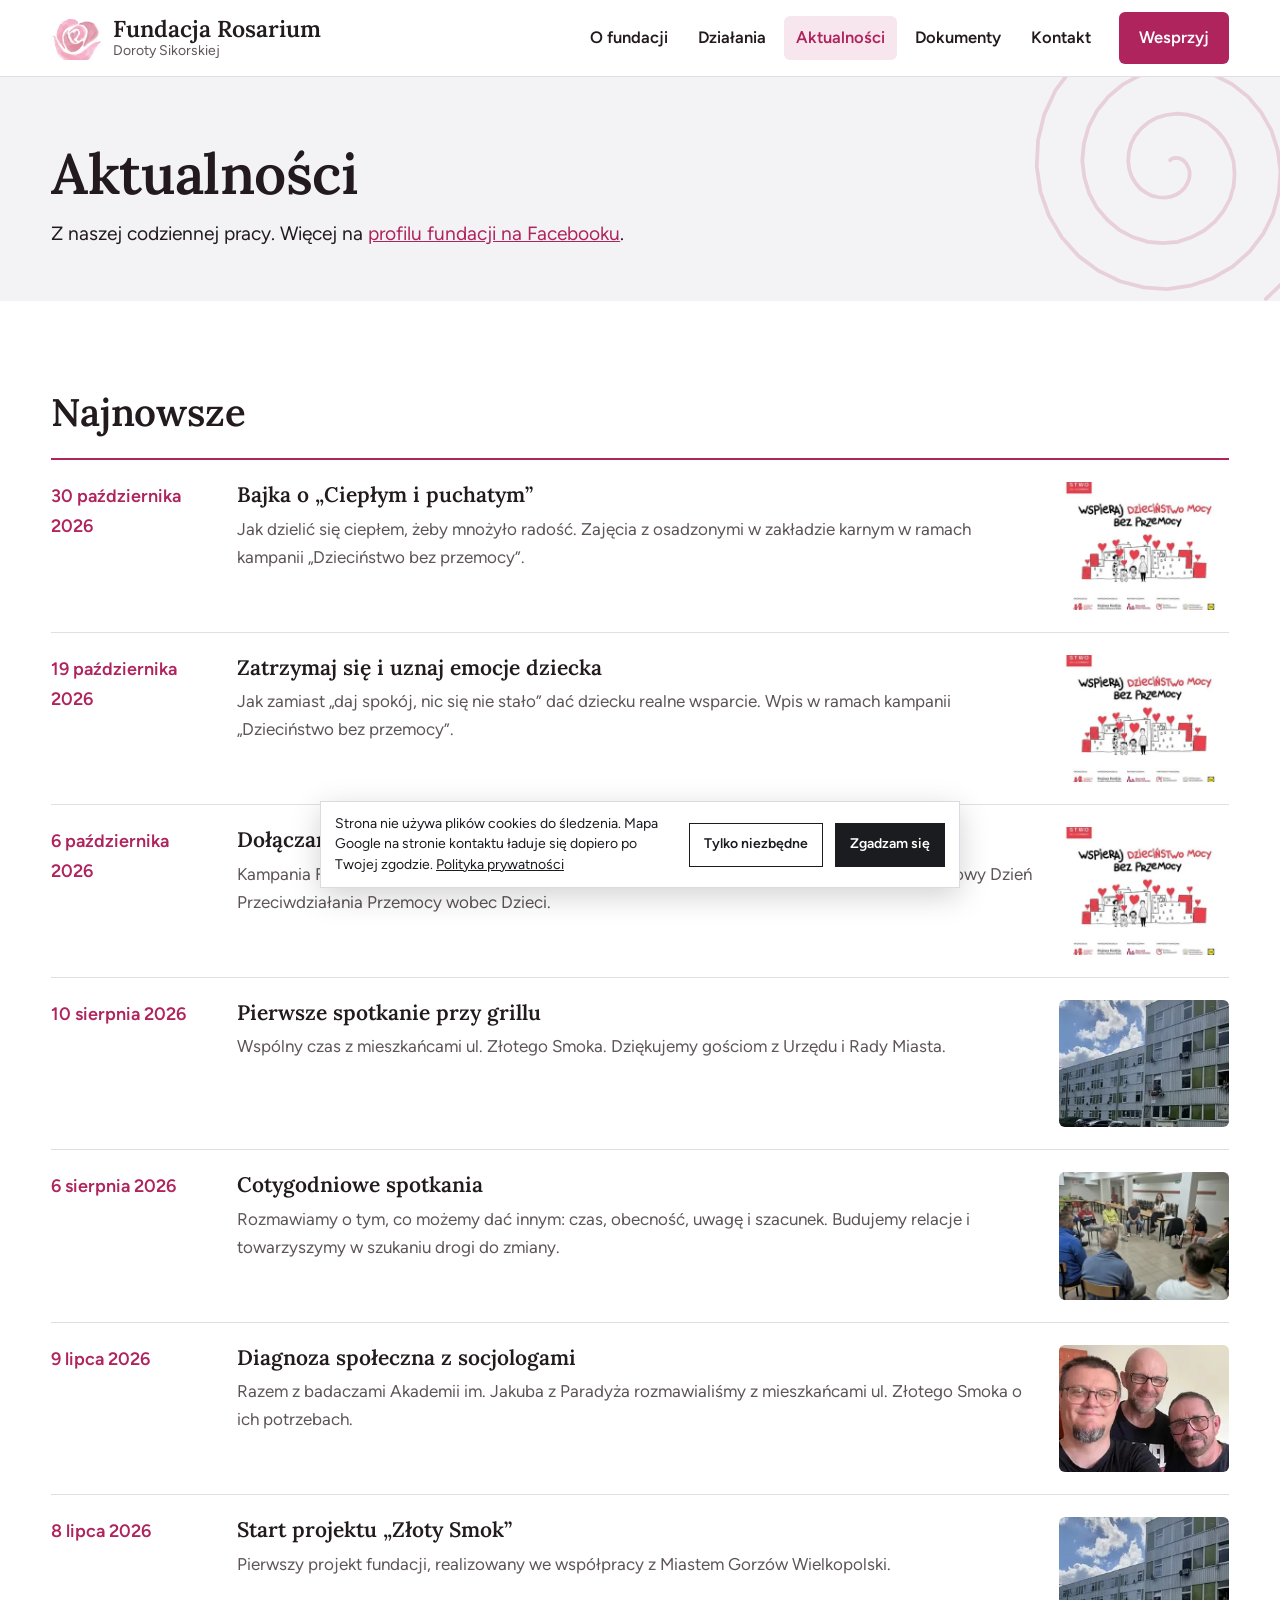
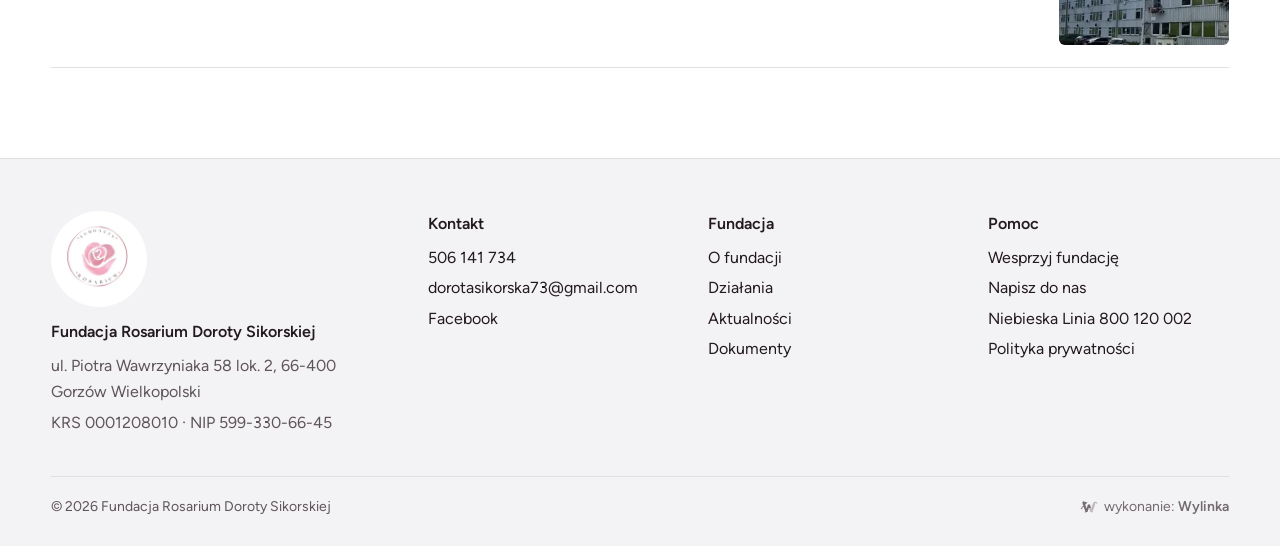
==== aktualnosci/index.html @ cc2765c0 "Przebudowa wg standardu 17.11: idea marki, podstrony, zdjęcia klikalne, SEO, szybkość" ====
<!doctype html>
<html lang="pl"><head><meta charset="utf-8"><meta name="viewport" content="width=device-width,initial-scale=1">
<title>Aktualności - Fundacja Rosarium Gorzów Wielkopolski</title><meta name="description" content="Najnowsze wydarzenia Fundacji Rosarium: projekt Złoty Smok, cotygodniowe spotkania, diagnoza społeczna i kampania Dzieciństwo bez przemocy."><meta name="robots" content="noindex,nofollow">
<link rel="canonical" href="https://disaster26.github.io/rosarium-koncepcja/aktualnosci/">
<meta property="og:type" content="website"><meta property="og:locale" content="pl_PL"><meta property="og:site_name" content="Fundacja Rosarium Doroty Sikorskiej">
<meta property="og:title" content="Aktualności - Fundacja Rosarium Gorzów Wielkopolski"><meta property="og:description" content="Najnowsze wydarzenia Fundacji Rosarium: projekt Złoty Smok, cotygodniowe spotkania, diagnoza społeczna i kampania Dzieciństwo bez przemocy."><meta property="og:url" content="https://disaster26.github.io/rosarium-koncepcja/aktualnosci/"><meta property="og:image" content="https://disaster26.github.io/rosarium-koncepcja/img/zespol-sofa-552.webp">
<meta name="theme-color" content="#B0245E">
<link rel="icon" href="../favicon.svg" type="image/svg+xml"><link rel="icon" href="../favicon-48.png" sizes="48x48" type="image/png"><link rel="apple-touch-icon" href="../apple-touch-icon.png">
<link rel="preload" href="../fonts/lora-rdzen.woff2" as="font" type="font/woff2" crossorigin><link rel="preload" href="../fonts/f-400-rdzen.woff2" as="font" type="font/woff2" crossorigin>
<style>@font-face{font-family:"Lora";font-style:normal;font-weight:400 700;font-display:swap;src:url(../fonts/lora-rdzen.woff2) format("woff2");unicode-range:U+0020-007E,U+00A0,U+00A9,U+00AB,U+00B0,U+00B7,U+00BB,U+00D3,U+00D7,U+00F3,U+2013-2014,U+2018-2019,U+201C-201E,U+2022,U+2026,U+20AC}@font-face{font-family:"Lora";font-style:normal;font-weight:400 700;font-display:swap;src:url(../fonts/lora-pl.woff2) format("woff2");unicode-range:U+0104-0107,U+0118-0119,U+0141-0144,U+015A-015B,U+0179-017C}@font-face{font-family:"Figtree";font-style:normal;font-weight:400;font-display:swap;src:url(../fonts/f-400-rdzen.woff2) format("woff2");unicode-range:U+0020-007E,U+00A0,U+00A9,U+00AB,U+00B0,U+00B7,U+00BB,U+00D3,U+00D7,U+00F3,U+2013-2014,U+2018-2019,U+201C-201E,U+2022,U+2026,U+20AC}@font-face{font-family:"Figtree";font-style:normal;font-weight:400;font-display:swap;src:url(../fonts/f-400-pl.woff2) format("woff2");unicode-range:U+0104-0107,U+0118-0119,U+0141-0144,U+015A-015B,U+0179-017C}@font-face{font-family:"Figtree";font-style:normal;font-weight:600;font-display:swap;src:url(../fonts/f-600-rdzen.woff2) format("woff2");unicode-range:U+0020-007E,U+00A0,U+00A9,U+00AB,U+00B0,U+00B7,U+00BB,U+00D3,U+00D7,U+00F3,U+2013-2014,U+2018-2019,U+201C-201E,U+2022,U+2026,U+20AC}@font-face{font-family:"Figtree";font-style:normal;font-weight:600;font-display:swap;src:url(../fonts/f-600-pl.woff2) format("woff2");unicode-range:U+0104-0107,U+0118-0119,U+0141-0144,U+015A-015B,U+0179-017C}
:root{--rose:#B0245E;--rose2:#8C1849;--wine:#3A0E22;--ink:#221A1E;--mut:#5E5559;--bg2:#F3F2F4;--line:#E2DFE2;--hf:"Lora",Georgia,serif;--bf:"Figtree",system-ui,-apple-system,"Segoe UI",sans-serif;--gut:clamp(16px,4vw,56px);--max:1440px}
*,*::before,*::after{box-sizing:border-box}
html{-webkit-text-size-adjust:100%;scroll-padding-top:80px}
body{margin:0;background:#fff;color:var(--ink);font:400 18px/1.65 var(--bf)}
img,svg{display:block;max-width:100%}img{height:auto}
a{color:var(--rose)}a:hover{color:var(--rose2)}
h1,h2,h3{font-family:var(--hf);font-weight:600;line-height:1.14;margin:0 0 .5em;color:var(--ink)}
h1{font-size:clamp(34px,4.4vw,62px);letter-spacing:-.01em}
h2{font-size:clamp(29px,3vw,46px);letter-spacing:-.005em}
h3{font-size:clamp(21px,1.6vw,25px);line-height:1.25}
p{margin:0 0 1em}
.wrap{max-width:var(--max);margin:0 auto;padding:0 var(--gut)}
.btn,.btn-sm{display:inline-flex;align-items:center;justify-content:center;min-height:52px;padding:0 26px;background:var(--rose);color:#fff;font:600 17.5px/1.1 var(--bf);text-decoration:none;border:2px solid var(--rose);border-radius:6px;cursor:pointer;transition:background .15s,color .15s}
.btn:hover{background:var(--rose2);border-color:var(--rose2);color:#fff}
.btn.white{background:#fff;color:var(--rose);border-color:#fff}.btn.white:hover{background:var(--wine);border-color:var(--wine);color:#fff}
.btn.line{background:transparent;color:#fff;border-color:rgba(255,255,255,.85)}.btn.line:hover{background:#fff;color:var(--wine)}
.btn.out{background:transparent;color:var(--rose);border-color:var(--rose)}.btn.out:hover{background:var(--rose);color:#fff}
.btn-sm{min-height:44px;padding:0 16px;font-size:16px}
.btns{display:flex;flex-wrap:wrap;gap:12px}
.top{position:sticky;top:0;z-index:50;background:#fff;border-bottom:1px solid var(--line)}
.top-in{max-width:var(--max);margin:0 auto;padding:0 var(--gut);height:76px;display:flex;align-items:center;gap:24px}
.brand{display:flex;align-items:center;gap:10px;text-decoration:none;color:var(--ink);margin-right:auto}
.brand img{width:52px;height:auto;flex:none}
.brand span{display:flex;flex-direction:column;line-height:1}
.brand b{font:600 23px/1 var(--hf)}
.brand small{font-size:14px;color:var(--mut);margin-top:4px}
.menu{display:flex;align-items:center;gap:6px}
.menu a{color:var(--ink);text-decoration:none;font-weight:600;font-size:16.5px;padding:8px 12px;border-radius:6px}
.menu a:hover{color:var(--rose)}
.menu a[aria-current=page]{color:var(--rose);background:#F7E6EE}
.menu .menu-cta{background:var(--rose);color:#fff;margin-left:10px;padding:12px 20px}
.menu .menu-cta:hover,.menu .menu-cta[aria-current=page]{background:var(--rose2);color:#fff}
.burger{display:none;width:48px;height:48px;border:0;background:none;cursor:pointer;position:relative;margin-right:-10px}
.burger span,.burger span::before,.burger span::after{position:absolute;left:12px;width:24px;height:2px;background:var(--ink);content:"";transition:transform .2s}
.burger span{top:23px}.burger span::before{top:-8px;left:0}.burger span::after{top:8px;left:0}
.menu-open .burger span{background:transparent}.menu-open .burger span::before{transform:translateY(8px) rotate(45deg)}.menu-open .burger span::after{transform:translateY(-8px) rotate(-45deg)}
@media (max-width:1080px){
 .top-in{height:64px}.brand img{width:44px}.brand b{font-size:20px}.brand small{font-size:13px}
 .burger{display:block}
 .menu{display:none;position:fixed;top:64px;left:0;right:0;bottom:0;background:#fff;flex-direction:column;align-items:stretch;gap:0;padding:8px var(--gut) 24px;overflow:auto}
 .menu-open .menu{display:flex}
 .menu a{font:600 26px/1.2 var(--hf);padding:14px 4px;border-bottom:1px solid var(--line);border-radius:0}
 .menu a[aria-current=page]{background:none}
 .menu .menu-cta{margin:20px 0 0;text-align:center;padding:16px;border-radius:6px;font:600 20px/1.2 var(--bf)}
}
/* HERO: zdjecia na spad, tekst na zdjeciu w winnym przejsciu */
.hero{position:relative;color:#fff;background:var(--wine);overflow:hidden}
.hero .ph{display:grid;grid-template-columns:minmax(0,1.35fr) minmax(0,.75fr) minmax(0,1fr);height:min(calc(100svh - 76px),820px);min-height:580px}
.hero .ph a,.hero .ph img{width:100%;height:100%}
.hero .ph img{object-fit:cover}
.hero::after{content:"";position:absolute;inset:0;background:linear-gradient(90deg,rgba(58,14,34,.94) 0%,rgba(58,14,34,.86) 36%,rgba(58,14,34,.2) 52%,rgba(58,14,34,0) 60%);pointer-events:none}
.hero-txt{position:absolute;z-index:2;left:max(var(--gut),calc((100vw - var(--max))/2 + var(--gut)));top:50%;transform:translateY(-50%);width:min(640px,41%)}
.hero-txt h1{color:#fff;margin-bottom:20px}
.hero-txt p{font-size:clamp(18px,1.35vw,21px);line-height:1.6;margin:0 0 28px;color:#F6EAF0}
.hero-txt .sp{width:54px;height:54px;color:#F2A7C3;margin-bottom:22px}
.hero .m{display:none}
@media (max-width:900px){
 .hero{min-height:calc(100svh - 65px);display:flex;flex-direction:column;justify-content:flex-end}
 .hero .ph{display:none}
 .hero .m{display:block;position:absolute;inset:0}
 .hero .m img{width:100%;height:100%;object-fit:cover;object-position:50% 70%}
 .hero::after{background:linear-gradient(180deg,rgba(58,14,34,.15) 0%,rgba(58,14,34,.35) 30%,rgba(58,14,34,.9) 58%,rgba(58,14,34,.97) 100%)}
 .hero-txt{position:relative;left:auto;top:auto;transform:none;width:auto;padding:28px 16px 28px}
 .hero-txt h1{font-size:clamp(29px,7.9vw,38px);margin-bottom:12px}
 .hero-txt p{font-size:16.5px;margin-bottom:24px}
 .hero-txt .sp{width:40px;height:40px;margin-bottom:14px}
 .hero-txt .btn{flex:1 1 auto;padding:0 12px;font-size:16.5px}
}
.sec{padding:clamp(56px,7vw,112px) 0}
.sec.grey{background:var(--bg2)}
.lead{font-size:clamp(19px,1.5vw,22px);line-height:1.6;max-width:44em}
.small{font-size:15.5px;color:var(--mut)}
.idea{display:grid;grid-template-columns:minmax(0,1.5fr) minmax(0,1fr);gap:clamp(32px,6vw,120px);align-items:center}
.idea blockquote{margin:0;font:500 clamp(25px,2.5vw,38px)/1.35 var(--hf);color:var(--ink)}
.idea .src{margin-top:20px;color:var(--mut)}
.idea .rose{width:100%;max-width:420px;justify-self:center}
.ways{list-style:none;margin:0;padding:0;display:grid;grid-template-columns:repeat(3,minmax(0,1fr));gap:40px clamp(28px,3vw,56px)}
.ways li{position:relative;padding-left:58px}
.ways .sp{position:absolute;left:0;top:2px;width:40px;height:40px;color:var(--rose)}
.ways h3{margin-bottom:8px}
.ways p{margin:0;color:var(--mut);font-size:17px}
.head{display:grid;grid-template-columns:minmax(0,1fr) minmax(0,1fr);gap:20px 64px;align-items:end;margin-bottom:clamp(30px,3.4vw,52px)}
.head h2{margin:0}.head p{margin:0;color:var(--mut)}
.proj{display:grid;grid-template-columns:minmax(0,1fr) minmax(0,1fr);gap:clamp(32px,5vw,96px);align-items:center}
.proj .pics{display:grid;grid-template-columns:minmax(0,1fr) minmax(0,1fr);gap:12px}
.proj .pics img{width:100%;aspect-ratio:3/4;object-fit:cover;border-radius:6px}
.proj .dates{display:flex;flex-wrap:wrap;gap:8px 28px;margin:20px 0 0;padding:16px 0 0;border-top:1px solid var(--line);font-size:16px}
.proj .dates b{display:block;font:600 22px/1.2 var(--hf);color:var(--rose)}
.wine{background:var(--wine);color:#F2E4EA;position:relative;overflow:hidden}
.wine h2,.wine h3{color:#fff}
.wine a{color:#fff}
.wine .sp-big{position:absolute;right:-6vw;top:50%;width:min(52vw,720px);transform:translateY(-50%);color:#F2A7C3;opacity:.22}
.help{position:relative;display:grid;grid-template-columns:repeat(3,minmax(0,1fr));gap:24px;margin-top:36px}
.help div{border-top:2px solid #F2A7C3;padding-top:16px}
.help b{display:block;font-weight:600;color:#F2C7D7;font-size:16px;margin-bottom:6px}
.help a{font:600 clamp(30px,3vw,44px)/1.1 var(--hf);text-decoration:none}
.help span{display:block;font-size:16px;margin-top:6px;color:#E6D3DB}
.cards{display:grid;grid-template-columns:repeat(3,minmax(0,1fr));gap:clamp(20px,2.4vw,40px)}
.card .ph{aspect-ratio:4/3;overflow:hidden;border-radius:6px;background:#E7E4E7;margin-bottom:16px}
.card .ph img{width:100%;height:100%;object-fit:cover}
.card time{display:block;color:var(--rose);font-weight:600;font-size:15.5px;margin-bottom:6px}
.card p{margin:0;color:var(--mut);font-size:17px}
@media (max-width:900px){.cards.strip{display:flex;overflow-x:auto;scroll-snap-type:x mandatory;gap:16px;padding-bottom:8px}.cards.strip>*{flex:0 0 82%;scroll-snap-align:start}}
.band{background:var(--rose);color:#fff;padding:clamp(52px,6vw,96px) 0;position:relative;overflow:hidden}
.band .in{display:grid;grid-template-columns:minmax(0,1.4fr) auto;gap:24px 64px;align-items:center;position:relative}
.band h2{color:#fff;margin-bottom:12px}.band p{margin:0;font-size:clamp(18px,1.4vw,21px);max-width:40em}
.band .sp-big{position:absolute;left:-8vw;top:-40%;width:min(46vw,620px);color:#fff;opacity:.13}
.phead{padding:clamp(40px,5vw,84px) 0 clamp(32px,4vw,56px);background:var(--bg2);position:relative;overflow:hidden}
.phead .wrap{position:relative}
.phead h1{max-width:19em;margin-bottom:14px}.phead .lead{margin:0;color:var(--ink)}
.phead .sp-big{position:absolute;right:-60px;top:-80px;width:340px;color:var(--rose);opacity:.16}
.cols{display:grid;grid-template-columns:minmax(0,1.25fr) minmax(0,1fr);gap:clamp(32px,5vw,96px);align-items:start}
.prose{max-width:46em}
.prose h2{font-size:clamp(26px,2.5vw,38px);margin-top:1.3em}.prose h2:first-child{margin-top:0}
.prose ul{padding-left:1.2em}.prose li{margin-bottom:.45em}
.facts{list-style:none;margin:0;padding:0;border-top:2px solid var(--rose)}
.facts li{display:grid;grid-template-columns:minmax(0,10em) minmax(0,1fr);gap:16px;padding:13px 0;border-bottom:1px solid var(--line);font-size:17px}
.facts b{font-weight:600;color:var(--mut)}
.list{list-style:none;margin:0;padding:0;border-top:2px solid var(--rose)}
.list li{display:grid;grid-template-columns:minmax(0,9em) minmax(0,1fr) minmax(0,170px);gap:24px;padding:22px 0;border-bottom:1px solid var(--line);align-items:start}
.list time{font-weight:600;color:var(--rose)}
.list h3{margin-bottom:6px}.list p{margin:0;color:var(--mut);font-size:17px}
.list img{width:170px;aspect-ratio:4/3;object-fit:cover;border-radius:6px}
.acct{background:var(--bg2);border-radius:8px;border-left:5px solid var(--rose);padding:clamp(22px,3vw,36px)}
.acct dl{margin:0;display:grid;grid-template-columns:minmax(0,9em) minmax(0,1fr);gap:10px 18px;font-size:17px}
.acct dt{color:var(--mut);font-weight:600}.acct dd{margin:0}
.helpbox{background:var(--wine);color:#F2E4EA;border-radius:8px;padding:clamp(22px,3vw,32px)}
.helpbox h2,.helpbox h3{color:#fff}.helpbox a{color:#fff;font-weight:600}
.form{display:grid;gap:16px}
.f-2{display:grid;grid-template-columns:minmax(0,1fr) minmax(0,1fr);gap:16px}
.f-row label{display:block;font-weight:600;font-size:16px;margin-bottom:6px}
.f-row input,.f-row select,.f-row textarea{width:100%;font:inherit;font-size:17px;padding:12px 14px;border:1.5px solid #A79DA2;background:#fff;color:var(--ink);border-radius:6px}
.f-row input:focus,.f-row select:focus,.f-row textarea:focus{outline:3px solid rgba(176,36,94,.22);border-color:var(--rose)}
.f-check{display:flex;gap:12px;align-items:flex-start;font-size:15.5px;color:var(--mut)}
.f-check input{width:22px;height:22px;margin-top:2px;accent-color:var(--rose);flex:none}
.f-status{margin:0;font-weight:600;min-height:1.6em}.f-status.ok{color:#17663A}.f-status.err{color:var(--rose2)}
.form .btn{justify-self:start}
.map{border-radius:8px}
.docs{list-style:none;margin:0;padding:0;border-top:2px solid var(--rose)}
.docs li{display:flex;justify-content:space-between;gap:16px;flex-wrap:wrap;padding:16px 0;border-bottom:1px solid var(--line)}
.docs b{font-weight:600}.docs span{color:var(--mut);font-size:16px}
.gal{display:grid;grid-template-columns:repeat(4,minmax(0,1fr));gap:10px}
.gal img{width:100%;aspect-ratio:1/1;object-fit:cover;border-radius:6px}
@media (max-width:900px){
 .idea,.proj,.head,.cols,.band .in{grid-template-columns:minmax(0,1fr)}
 .idea .rose{max-width:240px;justify-self:start;order:-1}
 .ways{grid-template-columns:minmax(0,1fr);gap:28px}
 .help{grid-template-columns:minmax(0,1fr)}
 .cards{grid-template-columns:minmax(0,1fr)}
 .list li{grid-template-columns:minmax(0,1fr);gap:6px}.list img{width:100%;max-width:420px}
 .facts li,.acct dl{grid-template-columns:minmax(0,1fr);gap:2px}.acct dd{margin-bottom:8px}
 .f-2{grid-template-columns:minmax(0,1fr)}
 .gal{grid-template-columns:repeat(2,minmax(0,1fr))}
}
@media (min-width:901px) and (max-width:1200px){.ways{grid-template-columns:repeat(2,minmax(0,1fr))}}
@media (min-width:1900px){:root{--max:1760px}body{font-size:19px}.hero .ph{height:min(calc(100svh - 76px),960px)}}
.foot{background:var(--bg2);color:var(--mut);font-size:16px;padding:52px 0 28px;border-top:1px solid var(--line)}
.foot .in{display:grid;grid-template-columns:minmax(0,1.4fr) repeat(3,minmax(0,1fr));gap:28px 40px}
.foot strong{display:block;color:var(--ink);font-weight:600;margin-bottom:8px}
.foot p{margin:0 0 4px}
.foot a{color:var(--ink);text-decoration:none;overflow-wrap:anywhere}.foot a:hover{color:var(--rose)}
.foot .logo-f{width:96px;height:96px;border-radius:50%;margin-bottom:12px}
.foot .bottom{display:flex;flex-wrap:wrap;justify-content:space-between;gap:10px 24px;align-items:center;margin-top:36px;padding-top:18px;border-top:1px solid var(--line);font-size:14px}
.foot .bottom .wylinka-badge{font-size:1em;white-space:nowrap;color:var(--mut)}
@media (max-width:900px){.foot .in{grid-template-columns:minmax(0,1fr) minmax(0,1fr)}.foot .in>div:first-child{grid-column:1/-1}}

.lbox{position:fixed;inset:0;z-index:100;background:rgba(10,10,12,.94);display:none;align-items:center;justify-content:center;flex-direction:column;padding:56px 12px 24px}
.lbox.on{display:flex}
.lbox img{max-width:min(100%,1100px);max-height:calc(100vh - 140px);width:auto;height:auto;object-fit:contain}
.lbox p{color:#e9e9ee;font-size:15px;margin:12px 0 0;text-align:center;max-width:60ch}
.lbox button{position:absolute;background:none;border:0;color:#fff;font-size:44px;line-height:1;cursor:pointer;width:56px;height:56px}
.lb-x{top:6px;right:6px}.lb-p{left:4px;top:50%;margin-top:-28px}.lb-n{right:4px;top:50%;margin-top:-28px}
a.lb{display:block;cursor:zoom-in}
.cookies{position:fixed;left:12px;right:12px;bottom:12px;z-index:90;max-width:640px;margin:0 auto;background:#fff;color:#1b1c20;border:1px solid #d9dbe0;box-shadow:0 8px 30px rgba(0,0,0,.18);padding:12px 14px;display:flex;flex-wrap:wrap;gap:8px 12px;align-items:center;font-size:14px;line-height:1.45}
.cookies[hidden]{display:none}
.cookies p{margin:0;flex:1 1 280px}
.cookies a{color:inherit}
.cookies button{font:inherit;font-weight:600;padding:10px 14px;min-height:44px;border:1px solid #1b1c20;background:#fff;color:#1b1c20;cursor:pointer}
.cookies button.yes{background:#1b1c20;color:#fff}
.map{position:relative;aspect-ratio:16/10;background:#e7e8ec;overflow:hidden}
.map iframe{position:absolute;inset:0;width:100%;height:100%;border:0}
.map .nomap{position:absolute;inset:0;display:flex;flex-direction:column;align-items:center;justify-content:center;text-align:center;padding:20px;gap:10px;font-size:15px}
.hp{position:absolute!important;left:-9999px!important;width:1px;height:1px;overflow:hidden}
.skip{position:absolute;left:-9999px;top:0}.skip:focus{left:12px;top:12px;z-index:200;background:#fff;color:#000;padding:10px 14px}
.wylinka-badge{display:inline-flex;align-items:center;gap:.4em;color:inherit;text-decoration:none;font-size:.875em;line-height:1;opacity:.85}
.wylinka-badge:hover,.wylinka-badge:focus-visible{opacity:1}
.wylinka-badge:focus-visible{outline:2px solid currentColor;outline-offset:3px;border-radius:2px}
.wylinka-badge svg{width:18px;height:18px;flex:none;overflow:visible}
.wylinka-badge b{font-weight:600}
.wylinka-badge .wy-old{opacity:.45;transform-origin:40px 30px;transition:transform .32s cubic-bezier(.3,.7,.4,1),opacity .32s ease-out}
.wylinka-badge .wy-pod{opacity:0;transition:opacity .2s ease-out .08s}
.wylinka-badge:hover .wy-old,.wylinka-badge:focus-visible .wy-old{transform:translate(9px,7px) rotate(9deg);opacity:0}
.wylinka-badge:hover .wy-pod,.wylinka-badge:focus-visible .wy-pod{opacity:1}
@media (prefers-reduced-motion:reduce){.wylinka-badge .wy-old,.wylinka-badge .wy-pod{transition:none}.wylinka-badge:hover .wy-old,.wylinka-badge:focus-visible .wy-old{transform:none;opacity:.45}.wylinka-badge:hover .wy-pod,.wylinka-badge:focus-visible .wy-pod{opacity:0}}</style><script type="application/ld+json">{"@context":"https://schema.org","@type":"NGO","@id":"https://disaster26.github.io/rosarium-koncepcja/#fundacja","name":"Fundacja Rosarium Doroty Sikorskiej","alternateName":"Fundacja Rosarium","url":"https://disaster26.github.io/rosarium-koncepcja/","logo":"https://disaster26.github.io/rosarium-koncepcja/logo.png","image":"https://disaster26.github.io/rosarium-koncepcja/img/zespol-sofa-552.webp","description":"Fundacja z Gorzowa Wielkopolskiego wspierająca osoby i rodziny wykluczone społecznie i zagrożone wykluczeniem: praca środowiskowa, diagnozy społeczne, konsultacje, grupy samopomocowe, pomoc osobom doznającym przemocy.","foundingDate":"2025","founder":{"@type":"Person","name":"Dorota Sikorska"},"address":{"@type":"PostalAddress","streetAddress":"ul. Piotra Wawrzyniaka 58 lok. 2","postalCode":"66-400","addressLocality":"Gorzów Wielkopolski","addressCountry":"PL"},"telephone":"+48506141734","email":"dorotasikorska73@gmail.com","taxID":"5993306645","sameAs":["https://www.facebook.com/profile.php?id=61591479943344"],"identifier":[{"@type":"PropertyValue","propertyID":"KRS","value":"0001208010"},{"@type":"PropertyValue","propertyID":"NIP","value":"5993306645"}],"areaServed":"Gorzów Wielkopolski"}</script><script type="application/ld+json">{"@context":"https://schema.org","@type":"BreadcrumbList","itemListElement":[{"@type":"ListItem","position":1,"name":"Strona główna","item":"https://disaster26.github.io/rosarium-koncepcja/"},{"@type":"ListItem","position":2,"name":"Aktualności","item":"https://disaster26.github.io/rosarium-koncepcja/aktualnosci/"}]}</script>
</head><body class="">
<a class="skip" href="#tresc">Przejdź do treści</a>
<header class="top"><div class="top-in">
<a class="brand" href="../"><img src="../img/roza-96.webp" srcset="../img/roza-96.webp 96w, ../img/roza-200.webp 200w" sizes="52px" width="52" height="43" alt=""><span><b>Fundacja Rosarium</b><small>Doroty Sikorskiej</small></span></a>
<nav id="menu" class="menu" aria-label="Menu główne"><a href="../o-fundacji/">O fundacji</a><a href="../dzialania/">Działania</a><a href="../aktualnosci/" aria-current="page">Aktualności</a><a href="../dokumenty/">Dokumenty</a><a href="../kontakt/">Kontakt</a><a class="menu-cta" href="../wesprzyj/">Wesprzyj</a></nav>
<button class="burger" type="button" aria-expanded="false" aria-controls="menu" aria-label="Menu"><span></span></button>
</div></header>
<main id="tresc"><svg width="0" height="0" style="position:absolute" aria-hidden="true"><symbol id="sp" viewBox="0 0 100 100"><path d="M50.0 48.0 L50.6 47.5 L51.4 47.2 L52.4 47.2 L53.4 47.4 L54.5 48.1 L55.3 49.1 L56.0 50.4 L56.3 51.9 L56.2 53.6 L55.6 55.3 L54.5 57.0 L53.0 58.3 L51.0 59.4 L48.7 59.9 L46.3 59.9 L43.8 59.2 L41.4 57.9 L39.3 56.0 L37.6 53.5 L36.6 50.6 L36.2 47.4 L36.7 44.0 L38.0 40.8 L40.1 37.8 L42.9 35.3 L46.4 33.5 L50.3 32.6 L54.5 32.6 L58.7 33.6 L62.6 35.6 L66.1 38.6 L68.8 42.4 L70.6 46.8 L71.4 51.7 L70.9 56.8 L69.3 61.8 L66.4 66.3 L62.5 70.1 L57.7 73.0 L52.2 74.8 L46.4 75.2 L40.4 74.2 L34.8 71.8 L29.7 68.0 L25.6 63.1 L22.7 57.3 L21.2 50.8 L21.2 44.0 L22.9 37.2 L26.1 30.9 L30.8 25.5 L36.8 21.2 L43.7 18.3 L51.2 17.2 L58.9 17.8 L66.4 20.2 L73.2 24.4 L79.0 30.1 L83.3 37.2 L86.0 45.1 L86.7 53.6 L85.4 62.2 L82.1 70.4 L76.9 77.6 L70.1 83.6 L61.9 87.9 L52.9 90.2 L43.4 90.3 L34.1 88.2 L25.3 84.0" fill="none" stroke="currentColor" stroke-width="7" stroke-linecap="round"/></symbol><symbol id="spb" viewBox="0 0 100 100"><path d="M50.0 48.0 L50.5 47.6 L51.1 47.4 L51.8 47.3 L52.6 47.4 L53.4 47.7 L54.1 48.2 L54.8 49.0 L55.3 49.9 L55.7 51.0 L55.8 52.2 L55.6 53.5 L55.1 54.8 L54.3 56.1 L53.2 57.2 L51.9 58.1 L50.3 58.7 L48.5 59.0 L46.7 58.9 L44.8 58.5 L43.0 57.6 L41.3 56.4 L39.9 54.8 L38.7 52.8 L38.0 50.6 L37.7 48.2 L37.9 45.7 L38.5 43.3 L39.7 40.9 L41.4 38.8 L43.6 36.9 L46.1 35.5 L48.9 34.7 L52.0 34.3 L55.1 34.6 L58.2 35.5 L61.1 37.0 L63.7 39.2 L65.9 41.8 L67.6 44.9 L68.7 48.4 L69.0 52.1 L68.7 55.8 L67.6 59.5 L65.7 63.0 L63.2 66.1 L60.0 68.7 L56.3 70.7 L52.3 72.0 L47.9 72.4 L43.5 72.0 L39.2 70.7 L35.2 68.6 L31.6 65.6 L28.5 62.0 L26.2 57.7 L24.8 53.0 L24.2 48.1 L24.7 43.0 L26.1 38.1 L28.5 33.5 L31.9 29.3 L36.0 25.8 L40.8 23.2 L46.1 21.5 L51.7 20.9 L57.4 21.3 L62.9 22.9 L68.2 25.6 L72.9 29.3 L76.8 33.9 L79.8 39.2 L81.7 45.1 L82.5 51.3 L82.0 57.6 L80.3 63.9 L77.4 69.7 L73.4 74.9 L68.4 79.3 L62.5 82.7 L56.0 84.9 L49.2 85.9 L42.2 85.4 L35.3 83.6 L28.9 80.5 L23.1 76.2 L18.2 70.7 L14.4 64.3 L11.9 57.3 L10.8 49.8 L11.2 42.1 L13.0 34.6 L16.3 27.5 L21.0 21.2 L26.9 15.8 L33.8 11.6 L41.4 8.7 L49.5 7.4 L57.8 7.7 L66.0 9.6 L73.7 13.1 L80.6 18.1 L86.6 24.4 L91.2 31.7 L94.4 39.9 L95.9 48.7 L95.7 57.6 L93.8 66.5 L90.1 74.8 L84.9 82.4 L78.2 88.8" fill="none" stroke="currentColor" stroke-width="1.1" stroke-linecap="round"/></symbol></svg><section class="phead"><svg class="sp-big" viewBox="0 0 100 100" aria-hidden="true"><use href="#spb"/></svg><div class="wrap"><h1>Aktualności</h1><p class="lead">Z naszej codziennej pracy. Więcej na <a href="https://www.facebook.com/profile.php?id=61591479943344" rel="noopener">profilu fundacji na Facebooku</a>.</p></div></section><section class="sec"><div class="wrap"><h2 style="margin-bottom:24px">Najnowsze</h2><ul class="list"><li><time datetime="2026-10-30">30 października 2026</time><div><h3>Bajka o „Ciepłym i puchatym”</h3><p>Jak dzielić się ciepłem, żeby mnożyło radość. Zajęcia z osadzonymi w zakładzie karnym w ramach kampanii „Dzieciństwo bez przemocy”.</p></div><a class="lb" href="../img/kampania-526.webp" data-w="526" data-h="526"><img src="../img/kampania-526.webp" srcset="../img/kampania-360.webp 360w, ../img/kampania-526.webp 526w" sizes="(min-width:901px) 170px, 100vw" width="526" height="526" alt="Plakat kampanii Dzieciństwo bez przemocy"></a></li><li><time datetime="2026-10-19">19 października 2026</time><div><h3>Zatrzymaj się i uznaj emocje dziecka</h3><p>Jak zamiast „daj spokój, nic się nie stało” dać dziecku realne wsparcie. Wpis w ramach kampanii „Dzieciństwo bez przemocy”.</p></div><a class="lb" href="../img/kampania-526.webp" data-w="526" data-h="526"><img src="../img/kampania-526.webp" srcset="../img/kampania-360.webp 360w, ../img/kampania-526.webp 526w" sizes="(min-width:901px) 170px, 100vw" width="526" height="526" alt="Plakat kampanii Dzieciństwo bez przemocy" loading="lazy" decoding="async"></a></li><li><time datetime="2026-10-06">6 października 2026</time><div><h3>Dołączamy do kampanii „Dzieciństwo bez przemocy”</h3><p>Kampania Fundacji Dajemy Dzieciom Siłę. Jej głównym punktem jest 19 listopada, Międzynarodowy Dzień Przeciwdziałania Przemocy wobec Dzieci.</p></div><a class="lb" href="../img/kampania-526.webp" data-w="526" data-h="526"><img src="../img/kampania-526.webp" srcset="../img/kampania-360.webp 360w, ../img/kampania-526.webp 526w" sizes="(min-width:901px) 170px, 100vw" width="526" height="526" alt="Plakat kampanii Dzieciństwo bez przemocy" loading="lazy" decoding="async"></a></li><li><time datetime="2026-08-10">10 sierpnia 2026</time><div><h3>Pierwsze spotkanie przy grillu</h3><p>Wspólny czas z mieszkańcami ul. Złotego Smoka. Dziękujemy gościom z Urzędu i Rady Miasta.</p></div><a class="lb" href="../img/zloty-smok-508.webp" data-w="508" data-h="1100"><img src="../img/zloty-smok-360.webp" srcset="../img/zloty-smok-240.webp 240w, ../img/zloty-smok-360.webp 360w, ../img/zloty-smok-508.webp 508w" sizes="(min-width:901px) 170px, 100vw" width="508" height="1100" alt="Budynki przy ul. Złotego Smoka w Gorzowie" loading="lazy" decoding="async"></a></li><li><time datetime="2026-08-06">6 sierpnia 2026</time><div><h3>Cotygodniowe spotkania</h3><p>Rozmawiamy o tym, co możemy dać innym: czas, obecność, uwagę i szacunek. Budujemy relacje i towarzyszymy w szukaniu drogi do zmiany.</p></div><a class="lb" href="../img/grupa-590.webp" data-w="590" data-h="590"><img src="../img/grupa-560.webp" srcset="../img/grupa-360.webp 360w, ../img/grupa-560.webp 560w, ../img/grupa-590.webp 590w" sizes="(min-width:901px) 170px, 100vw" width="590" height="590" alt="Spotkanie grupy samopomocowej w kręgu" loading="lazy" decoding="async"></a></li><li><time datetime="2026-07-09">9 lipca 2026</time><div><h3>Diagnoza społeczna z socjologami</h3><p>Razem z badaczami Akademii im. Jakuba z Paradyża rozmawialiśmy z mieszkańcami ul. Złotego Smoka o ich potrzebach.</p></div><a class="lb" href="../img/diagnoza-526.webp" data-w="526" data-h="700"><img src="../img/diagnoza-360.webp" srcset="../img/diagnoza-240.webp 240w, ../img/diagnoza-360.webp 360w, ../img/diagnoza-526.webp 526w" sizes="(min-width:901px) 170px, 100vw" width="526" height="700" alt="Badacze Akademii im. Jakuba z Paradyża i Tomasz Manikowski" loading="lazy" decoding="async"></a></li><li><time datetime="2026-07-08">8 lipca 2026</time><div><h3>Start projektu „Złoty Smok”</h3><p>Pierwszy projekt fundacji, realizowany we współpracy z Miastem Gorzów Wielkopolski.</p></div><a class="lb" href="../img/zloty-smok-508.webp" data-w="508" data-h="1100"><img src="../img/zloty-smok-360.webp" srcset="../img/zloty-smok-240.webp 240w, ../img/zloty-smok-360.webp 360w, ../img/zloty-smok-508.webp 508w" sizes="(min-width:901px) 170px, 100vw" width="508" height="1100" alt="Budynki przy ul. Złotego Smoka" loading="lazy" decoding="async"></a></li></ul></div></section></main>
<footer class="foot"><div class="wrap">
<div class="in">
<div><img src="../img/logo-400.webp" srcset="../img/logo-200.webp 200w, ../img/logo-400.webp 400w" sizes="96px" width="400" height="400" alt="Logo Fundacji Rosarium" class="logo-f" loading="lazy" decoding="async"><strong>Fundacja Rosarium Doroty Sikorskiej</strong><p>ul. Piotra Wawrzyniaka 58 lok. 2, 66-400 Gorzów Wielkopolski</p><p>KRS 0001208010 · NIP 599-330-66-45</p></div>
<div><strong>Kontakt</strong><p><a href="tel:+48506141734">506 141 734</a></p><p><a href="mailto:dorotasikorska73@gmail.com">dorotasikorska73@gmail.com</a></p><p><a href="https://www.facebook.com/profile.php?id=61591479943344" rel="noopener">Facebook</a></p></div>
<div><strong>Fundacja</strong><p><a href="../o-fundacji/">O fundacji</a></p><p><a href="../dzialania/">Działania</a></p><p><a href="../aktualnosci/">Aktualności</a></p><p><a href="../dokumenty/">Dokumenty</a></p></div>
<div><strong>Pomoc</strong><p><a href="../wesprzyj/">Wesprzyj fundację</a></p><p><a href="../kontakt/">Napisz do nas</a></p><p><a href="tel:800120002">Niebieska Linia 800 120 002</a></p><p><a href="../polityka-prywatnosci/">Polityka prywatności</a></p></div>
</div>
<div class="bottom"><span>© 2026 Fundacja Rosarium Doroty Sikorskiej</span><a class="wylinka-badge" href="https://wylinka.pl/?utm_source=fundacjarosarium.pl&amp;utm_medium=stopka&amp;utm_campaign=wykonanie" rel="noopener" title="Strona wykonana przez Wylinka"><svg viewBox="0 0 64 64" aria-hidden="true" focusable="false" fill="currentColor"><path d="M9.8 22.8l-1.2-7.9 2.2-3.7 15.5 4.6-.5 1.5-7.2 5.5 4.7 15.6 5-15.6 7 0 4.1 12.7-4.2-.9-2.6 1.8-.8-2.2-5.3 15.6-4.3 0 .4 .2-2.1 2.8-1.3-1.1 1.1-1.4-3.1 .2-.1-1.7 2.2-.1-5.7-16.5-4.8 .6-.8 3.1 0 .5-.3 .5 .8 2.2-1.6 .5-.4-1.3-.8 1.6-1.5-.8 .8-1.6-1.4 .6-.6-1.6 2.3-.8 .2-.4 1.3-4.8 5.9-.8-2.4-6.9zM15.2 13.7l-.1-.4-.4 .8-.1 .8 .1 1 .1 .4 .3 .7 .3-.9 .1-.7 0-.8z"/><path class="wy-pod" d="M37.1 49.8l-4.5-13.3 2.6-1.8 4.2 .9 .9 2.8 3-9.7 0-.5 .1-.8 3.2-8.4 .5-1 .6-1 .9-1.1 1.3-1 1.1-.7 1.4-.5 1.4-.3 .7 0 .9 0 1.2 .3 1.4 .6 .8 .5 .7 .7 .6 .7 .5 .9 .3 .9 .1 .9 0 .8-.2 .9-.5 .9-.5 .6-.7 .5-.7 .3-.1-.1 0-.1 .5-.5 .3-.7 .2-.5 0-.6-.1-.6-.3-.7-.4-.5-.4-.4-.5-.3-.6-.3-.7 0-.7 .1-.6 .1-.5 .4-.5 .5-.3 .5-.2 .7-.1 1.5-1.4 5.1-.8 3.3-.3 .7-.5 .7-6 17.5 1.9 .1-.1 1.7-3.1-.2 1.1 1.4-1.3 1.1-2.1-2.8 .4-.2z"/><path class="wy-old" d="M40.8 50l.4-.2-4.1 0-4.2-12.5 2.5-1.7 4.3 .9 .6 1.9 .6-1.6 0-.3 2.4-7.8 0-.5 .1-.8 3.2-8.4 .4-.8 .6-.9 .9-1.2 .9-.9 1.3-.8 1.4-.6 1.2-.3 1.4-.1 1.3 .1 .6 .2 .8 .3 1.1 .6 .9 .7 .7 .9 .5 .9 .3 .9 .1 1.1-.1 .9-.3 .9-.4 .7-.6 .7-.6 .4-.6 .2-.1-.1 0-.1 .5-.5 .3-.7 .2-.5 0-.5-.1-.6-.2-.6-.3-.5-.4-.5-.5-.3-.6-.3-.7-.1-.6 0-.6 .1-.6 .3-.6 .5-.3 .4-.2 .5-.1 .5-.1 1.5-1.4 5.1-.8 3.3-.3 .7-.5 .7-6 17.5 1.9 .1-.1 1.7-3.1-.2 1.1 1.4-1.3 1.1zM49.6 17.1l.6 1.7-1.5 1.9 .4 .4 1.8-2.1-.7-2.1zM48.1 28.3l.5 1.8-1.7 1.8 .4 .4 1.9-2-.6-2.2zM37.9 41.7l1.7-1.5-.4-.4-1.7 1.4zM42.6 38.7l-1.5 2.8 1.1 2-1.3 2.6 .5 .2 1.5-2.8-1.1-2 1.4-2.5z"/></svg><span>wykonanie: <b>Wylinka</b></span></a></div>
</div></footer>
<div class="cookies" id="cookies" hidden><p>Strona nie używa plików cookies do śledzenia. Mapa Google na stronie kontaktu ładuje się dopiero po Twojej zgodzie. <a href="../polityka-prywatnosci/">Polityka prywatności</a></p><button type="button" data-zgoda="nie">Tylko niezbędne</button><button type="button" class="yes" data-zgoda="tak">Zgadzam się</button></div><script>try{if(!localStorage.getItem('zgoda'))document.getElementById('cookies').hidden=false}catch(e){document.getElementById('cookies').hidden=false}</script>
<script defer src="../app.js"></script>
</body></html>
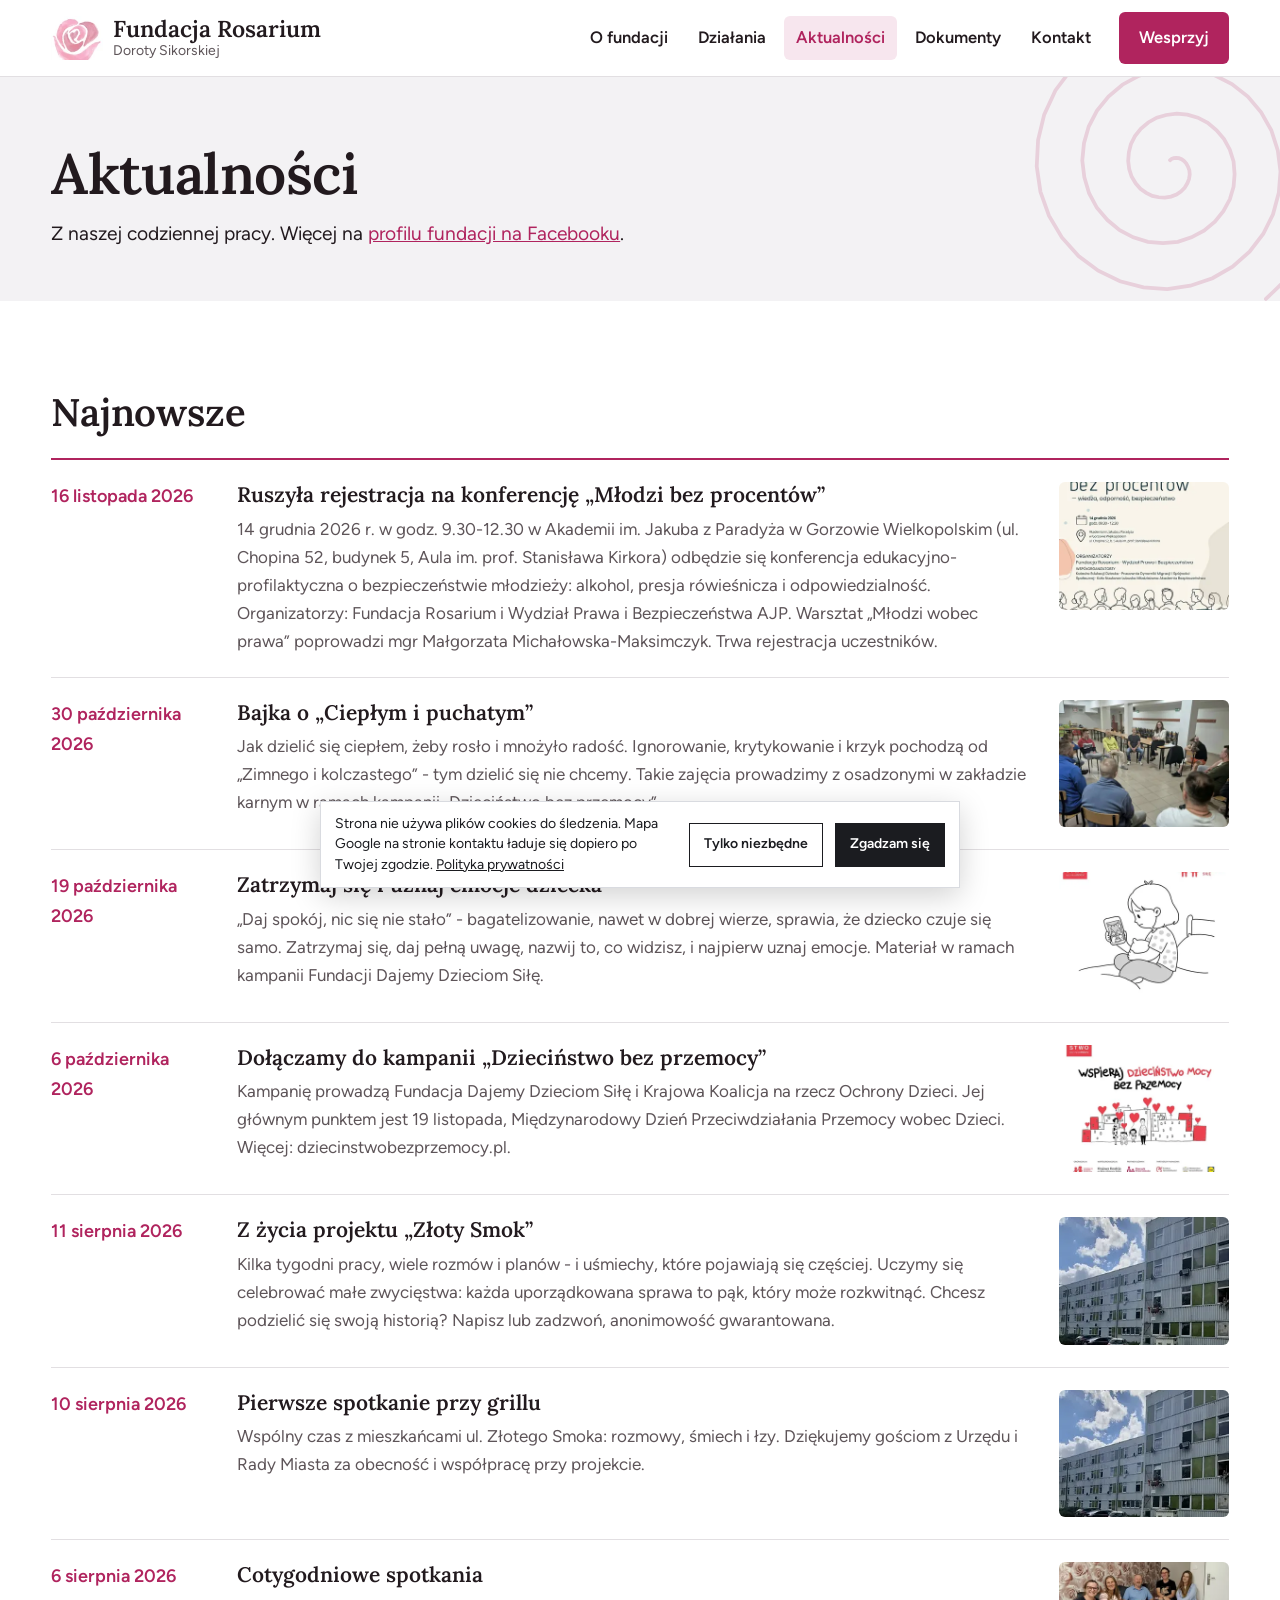
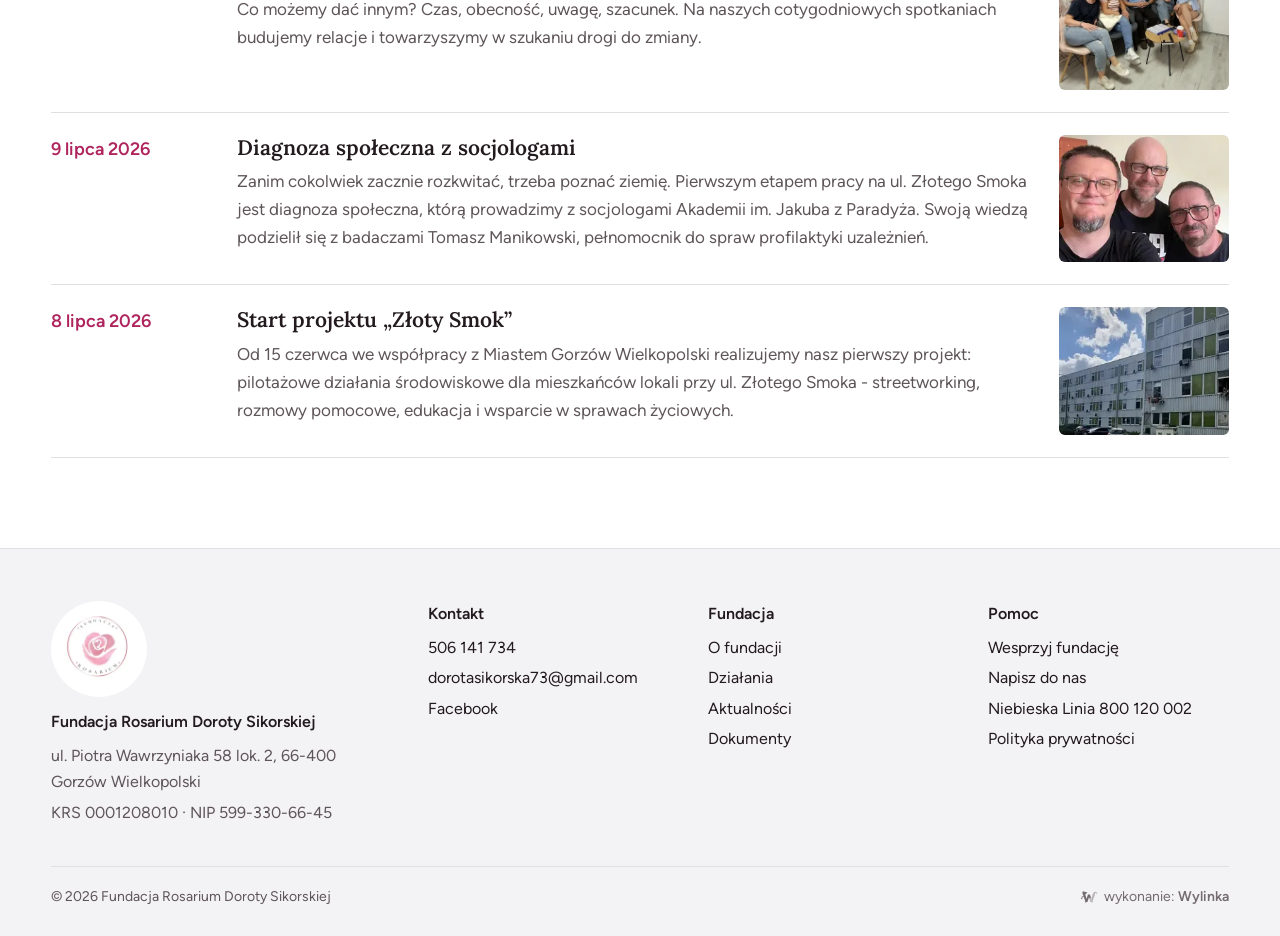
==== commit 94e3824a: "Zdjęcia w wyższej rozdzielczości i aktualności z profilu fundacji" ====
--- a/aktualnosci/index.html
+++ b/aktualnosci/index.html
@@ -3,7 +3,7 @@
 <title>Aktualności - Fundacja Rosarium Gorzów Wielkopolski</title><meta name="description" content="Najnowsze wydarzenia Fundacji Rosarium: projekt Złoty Smok, cotygodniowe spotkania, diagnoza społeczna i kampania Dzieciństwo bez przemocy."><meta name="robots" content="noindex,nofollow">
 <link rel="canonical" href="https://disaster26.github.io/rosarium-koncepcja/aktualnosci/">
 <meta property="og:type" content="website"><meta property="og:locale" content="pl_PL"><meta property="og:site_name" content="Fundacja Rosarium Doroty Sikorskiej">
-<meta property="og:title" content="Aktualności - Fundacja Rosarium Gorzów Wielkopolski"><meta property="og:description" content="Najnowsze wydarzenia Fundacji Rosarium: projekt Złoty Smok, cotygodniowe spotkania, diagnoza społeczna i kampania Dzieciństwo bez przemocy."><meta property="og:url" content="https://disaster26.github.io/rosarium-koncepcja/aktualnosci/"><meta property="og:image" content="https://disaster26.github.io/rosarium-koncepcja/img/zespol-sofa-552.webp">
+<meta property="og:title" content="Aktualności - Fundacja Rosarium Gorzów Wielkopolski"><meta property="og:description" content="Najnowsze wydarzenia Fundacji Rosarium: projekt Złoty Smok, cotygodniowe spotkania, diagnoza społeczna i kampania Dzieciństwo bez przemocy."><meta property="og:url" content="https://disaster26.github.io/rosarium-koncepcja/aktualnosci/"><meta property="og:image" content="https://disaster26.github.io/rosarium-koncepcja/img/zespol-sofa-1200.webp">
 <meta name="theme-color" content="#B0245E">
 <link rel="icon" href="../favicon.svg" type="image/svg+xml"><link rel="icon" href="../favicon-48.png" sizes="48x48" type="image/png"><link rel="apple-touch-icon" href="../apple-touch-icon.png">
 <link rel="preload" href="../fonts/lora-rdzen.woff2" as="font" type="font/woff2" crossorigin><link rel="preload" href="../fonts/f-400-rdzen.woff2" as="font" type="font/woff2" crossorigin>
@@ -201,7 +201,7 @@
 .wylinka-badge .wy-pod{opacity:0;transition:opacity .2s ease-out .08s}
 .wylinka-badge:hover .wy-old,.wylinka-badge:focus-visible .wy-old{transform:translate(9px,7px) rotate(9deg);opacity:0}
 .wylinka-badge:hover .wy-pod,.wylinka-badge:focus-visible .wy-pod{opacity:1}
-@media (prefers-reduced-motion:reduce){.wylinka-badge .wy-old,.wylinka-badge .wy-pod{transition:none}.wylinka-badge:hover .wy-old,.wylinka-badge:focus-visible .wy-old{transform:none;opacity:.45}.wylinka-badge:hover .wy-pod,.wylinka-badge:focus-visible .wy-pod{opacity:0}}</style><script type="application/ld+json">{"@context":"https://schema.org","@type":"NGO","@id":"https://disaster26.github.io/rosarium-koncepcja/#fundacja","name":"Fundacja Rosarium Doroty Sikorskiej","alternateName":"Fundacja Rosarium","url":"https://disaster26.github.io/rosarium-koncepcja/","logo":"https://disaster26.github.io/rosarium-koncepcja/logo.png","image":"https://disaster26.github.io/rosarium-koncepcja/img/zespol-sofa-552.webp","description":"Fundacja z Gorzowa Wielkopolskiego wspierająca osoby i rodziny wykluczone społecznie i zagrożone wykluczeniem: praca środowiskowa, diagnozy społeczne, konsultacje, grupy samopomocowe, pomoc osobom doznającym przemocy.","foundingDate":"2025","founder":{"@type":"Person","name":"Dorota Sikorska"},"address":{"@type":"PostalAddress","streetAddress":"ul. Piotra Wawrzyniaka 58 lok. 2","postalCode":"66-400","addressLocality":"Gorzów Wielkopolski","addressCountry":"PL"},"telephone":"+48506141734","email":"dorotasikorska73@gmail.com","taxID":"5993306645","sameAs":["https://www.facebook.com/profile.php?id=61591479943344"],"identifier":[{"@type":"PropertyValue","propertyID":"KRS","value":"0001208010"},{"@type":"PropertyValue","propertyID":"NIP","value":"5993306645"}],"areaServed":"Gorzów Wielkopolski"}</script><script type="application/ld+json">{"@context":"https://schema.org","@type":"BreadcrumbList","itemListElement":[{"@type":"ListItem","position":1,"name":"Strona główna","item":"https://disaster26.github.io/rosarium-koncepcja/"},{"@type":"ListItem","position":2,"name":"Aktualności","item":"https://disaster26.github.io/rosarium-koncepcja/aktualnosci/"}]}</script>
+@media (prefers-reduced-motion:reduce){.wylinka-badge .wy-old,.wylinka-badge .wy-pod{transition:none}.wylinka-badge:hover .wy-old,.wylinka-badge:focus-visible .wy-old{transform:none;opacity:.45}.wylinka-badge:hover .wy-pod,.wylinka-badge:focus-visible .wy-pod{opacity:0}}</style><script type="application/ld+json">{"@context":"https://schema.org","@type":"NGO","@id":"https://disaster26.github.io/rosarium-koncepcja/#fundacja","name":"Fundacja Rosarium Doroty Sikorskiej","alternateName":"Fundacja Rosarium","url":"https://disaster26.github.io/rosarium-koncepcja/","logo":"https://disaster26.github.io/rosarium-koncepcja/logo.png","image":"https://disaster26.github.io/rosarium-koncepcja/img/zespol-sofa-1200.webp","description":"Fundacja z Gorzowa Wielkopolskiego wspierająca osoby i rodziny wykluczone społecznie i zagrożone wykluczeniem: praca środowiskowa, diagnozy społeczne, konsultacje, grupy samopomocowe, pomoc osobom doznającym przemocy.","foundingDate":"2025","founder":{"@type":"Person","name":"Dorota Sikorska"},"address":{"@type":"PostalAddress","streetAddress":"ul. Piotra Wawrzyniaka 58 lok. 2","postalCode":"66-400","addressLocality":"Gorzów Wielkopolski","addressCountry":"PL"},"telephone":"+48506141734","email":"dorotasikorska73@gmail.com","taxID":"5993306645","sameAs":["https://www.facebook.com/profile.php?id=61591479943344"],"identifier":[{"@type":"PropertyValue","propertyID":"KRS","value":"0001208010"},{"@type":"PropertyValue","propertyID":"NIP","value":"5993306645"}],"areaServed":"Gorzów Wielkopolski"}</script><script type="application/ld+json">{"@context":"https://schema.org","@type":"BreadcrumbList","itemListElement":[{"@type":"ListItem","position":1,"name":"Strona główna","item":"https://disaster26.github.io/rosarium-koncepcja/"},{"@type":"ListItem","position":2,"name":"Aktualności","item":"https://disaster26.github.io/rosarium-koncepcja/aktualnosci/"}]}</script>
 </head><body class="">
 <a class="skip" href="#tresc">Przejdź do treści</a>
 <header class="top"><div class="top-in">
@@ -209,10 +209,10 @@
 <nav id="menu" class="menu" aria-label="Menu główne"><a href="../o-fundacji/">O fundacji</a><a href="../dzialania/">Działania</a><a href="../aktualnosci/" aria-current="page">Aktualności</a><a href="../dokumenty/">Dokumenty</a><a href="../kontakt/">Kontakt</a><a class="menu-cta" href="../wesprzyj/">Wesprzyj</a></nav>
 <button class="burger" type="button" aria-expanded="false" aria-controls="menu" aria-label="Menu"><span></span></button>
 </div></header>
-<main id="tresc"><svg width="0" height="0" style="position:absolute" aria-hidden="true"><symbol id="sp" viewBox="0 0 100 100"><path d="M50.0 48.0 L50.6 47.5 L51.4 47.2 L52.4 47.2 L53.4 47.4 L54.5 48.1 L55.3 49.1 L56.0 50.4 L56.3 51.9 L56.2 53.6 L55.6 55.3 L54.5 57.0 L53.0 58.3 L51.0 59.4 L48.7 59.9 L46.3 59.9 L43.8 59.2 L41.4 57.9 L39.3 56.0 L37.6 53.5 L36.6 50.6 L36.2 47.4 L36.7 44.0 L38.0 40.8 L40.1 37.8 L42.9 35.3 L46.4 33.5 L50.3 32.6 L54.5 32.6 L58.7 33.6 L62.6 35.6 L66.1 38.6 L68.8 42.4 L70.6 46.8 L71.4 51.7 L70.9 56.8 L69.3 61.8 L66.4 66.3 L62.5 70.1 L57.7 73.0 L52.2 74.8 L46.4 75.2 L40.4 74.2 L34.8 71.8 L29.7 68.0 L25.6 63.1 L22.7 57.3 L21.2 50.8 L21.2 44.0 L22.9 37.2 L26.1 30.9 L30.8 25.5 L36.8 21.2 L43.7 18.3 L51.2 17.2 L58.9 17.8 L66.4 20.2 L73.2 24.4 L79.0 30.1 L83.3 37.2 L86.0 45.1 L86.7 53.6 L85.4 62.2 L82.1 70.4 L76.9 77.6 L70.1 83.6 L61.9 87.9 L52.9 90.2 L43.4 90.3 L34.1 88.2 L25.3 84.0" fill="none" stroke="currentColor" stroke-width="7" stroke-linecap="round"/></symbol><symbol id="spb" viewBox="0 0 100 100"><path d="M50.0 48.0 L50.5 47.6 L51.1 47.4 L51.8 47.3 L52.6 47.4 L53.4 47.7 L54.1 48.2 L54.8 49.0 L55.3 49.9 L55.7 51.0 L55.8 52.2 L55.6 53.5 L55.1 54.8 L54.3 56.1 L53.2 57.2 L51.9 58.1 L50.3 58.7 L48.5 59.0 L46.7 58.9 L44.8 58.5 L43.0 57.6 L41.3 56.4 L39.9 54.8 L38.7 52.8 L38.0 50.6 L37.7 48.2 L37.9 45.7 L38.5 43.3 L39.7 40.9 L41.4 38.8 L43.6 36.9 L46.1 35.5 L48.9 34.7 L52.0 34.3 L55.1 34.6 L58.2 35.5 L61.1 37.0 L63.7 39.2 L65.9 41.8 L67.6 44.9 L68.7 48.4 L69.0 52.1 L68.7 55.8 L67.6 59.5 L65.7 63.0 L63.2 66.1 L60.0 68.7 L56.3 70.7 L52.3 72.0 L47.9 72.4 L43.5 72.0 L39.2 70.7 L35.2 68.6 L31.6 65.6 L28.5 62.0 L26.2 57.7 L24.8 53.0 L24.2 48.1 L24.7 43.0 L26.1 38.1 L28.5 33.5 L31.9 29.3 L36.0 25.8 L40.8 23.2 L46.1 21.5 L51.7 20.9 L57.4 21.3 L62.9 22.9 L68.2 25.6 L72.9 29.3 L76.8 33.9 L79.8 39.2 L81.7 45.1 L82.5 51.3 L82.0 57.6 L80.3 63.9 L77.4 69.7 L73.4 74.9 L68.4 79.3 L62.5 82.7 L56.0 84.9 L49.2 85.9 L42.2 85.4 L35.3 83.6 L28.9 80.5 L23.1 76.2 L18.2 70.7 L14.4 64.3 L11.9 57.3 L10.8 49.8 L11.2 42.1 L13.0 34.6 L16.3 27.5 L21.0 21.2 L26.9 15.8 L33.8 11.6 L41.4 8.7 L49.5 7.4 L57.8 7.7 L66.0 9.6 L73.7 13.1 L80.6 18.1 L86.6 24.4 L91.2 31.7 L94.4 39.9 L95.9 48.7 L95.7 57.6 L93.8 66.5 L90.1 74.8 L84.9 82.4 L78.2 88.8" fill="none" stroke="currentColor" stroke-width="1.1" stroke-linecap="round"/></symbol></svg><section class="phead"><svg class="sp-big" viewBox="0 0 100 100" aria-hidden="true"><use href="#spb"/></svg><div class="wrap"><h1>Aktualności</h1><p class="lead">Z naszej codziennej pracy. Więcej na <a href="https://www.facebook.com/profile.php?id=61591479943344" rel="noopener">profilu fundacji na Facebooku</a>.</p></div></section><section class="sec"><div class="wrap"><h2 style="margin-bottom:24px">Najnowsze</h2><ul class="list"><li><time datetime="2026-10-30">30 października 2026</time><div><h3>Bajka o „Ciepłym i puchatym”</h3><p>Jak dzielić się ciepłem, żeby mnożyło radość. Zajęcia z osadzonymi w zakładzie karnym w ramach kampanii „Dzieciństwo bez przemocy”.</p></div><a class="lb" href="../img/kampania-526.webp" data-w="526" data-h="526"><img src="../img/kampania-526.webp" srcset="../img/kampania-360.webp 360w, ../img/kampania-526.webp 526w" sizes="(min-width:901px) 170px, 100vw" width="526" height="526" alt="Plakat kampanii Dzieciństwo bez przemocy"></a></li><li><time datetime="2026-10-19">19 października 2026</time><div><h3>Zatrzymaj się i uznaj emocje dziecka</h3><p>Jak zamiast „daj spokój, nic się nie stało” dać dziecku realne wsparcie. Wpis w ramach kampanii „Dzieciństwo bez przemocy”.</p></div><a class="lb" href="../img/kampania-526.webp" data-w="526" data-h="526"><img src="../img/kampania-526.webp" srcset="../img/kampania-360.webp 360w, ../img/kampania-526.webp 526w" sizes="(min-width:901px) 170px, 100vw" width="526" height="526" alt="Plakat kampanii Dzieciństwo bez przemocy" loading="lazy" decoding="async"></a></li><li><time datetime="2026-10-06">6 października 2026</time><div><h3>Dołączamy do kampanii „Dzieciństwo bez przemocy”</h3><p>Kampania Fundacji Dajemy Dzieciom Siłę. Jej głównym punktem jest 19 listopada, Międzynarodowy Dzień Przeciwdziałania Przemocy wobec Dzieci.</p></div><a class="lb" href="../img/kampania-526.webp" data-w="526" data-h="526"><img src="../img/kampania-526.webp" srcset="../img/kampania-360.webp 360w, ../img/kampania-526.webp 526w" sizes="(min-width:901px) 170px, 100vw" width="526" height="526" alt="Plakat kampanii Dzieciństwo bez przemocy" loading="lazy" decoding="async"></a></li><li><time datetime="2026-08-10">10 sierpnia 2026</time><div><h3>Pierwsze spotkanie przy grillu</h3><p>Wspólny czas z mieszkańcami ul. Złotego Smoka. Dziękujemy gościom z Urzędu i Rady Miasta.</p></div><a class="lb" href="../img/zloty-smok-508.webp" data-w="508" data-h="1100"><img src="../img/zloty-smok-360.webp" srcset="../img/zloty-smok-240.webp 240w, ../img/zloty-smok-360.webp 360w, ../img/zloty-smok-508.webp 508w" sizes="(min-width:901px) 170px, 100vw" width="508" height="1100" alt="Budynki przy ul. Złotego Smoka w Gorzowie" loading="lazy" decoding="async"></a></li><li><time datetime="2026-08-06">6 sierpnia 2026</time><div><h3>Cotygodniowe spotkania</h3><p>Rozmawiamy o tym, co możemy dać innym: czas, obecność, uwagę i szacunek. Budujemy relacje i towarzyszymy w szukaniu drogi do zmiany.</p></div><a class="lb" href="../img/grupa-590.webp" data-w="590" data-h="590"><img src="../img/grupa-560.webp" srcset="../img/grupa-360.webp 360w, ../img/grupa-560.webp 560w, ../img/grupa-590.webp 590w" sizes="(min-width:901px) 170px, 100vw" width="590" height="590" alt="Spotkanie grupy samopomocowej w kręgu" loading="lazy" decoding="async"></a></li><li><time datetime="2026-07-09">9 lipca 2026</time><div><h3>Diagnoza społeczna z socjologami</h3><p>Razem z badaczami Akademii im. Jakuba z Paradyża rozmawialiśmy z mieszkańcami ul. Złotego Smoka o ich potrzebach.</p></div><a class="lb" href="../img/diagnoza-526.webp" data-w="526" data-h="700"><img src="../img/diagnoza-360.webp" srcset="../img/diagnoza-240.webp 240w, ../img/diagnoza-360.webp 360w, ../img/diagnoza-526.webp 526w" sizes="(min-width:901px) 170px, 100vw" width="526" height="700" alt="Badacze Akademii im. Jakuba z Paradyża i Tomasz Manikowski" loading="lazy" decoding="async"></a></li><li><time datetime="2026-07-08">8 lipca 2026</time><div><h3>Start projektu „Złoty Smok”</h3><p>Pierwszy projekt fundacji, realizowany we współpracy z Miastem Gorzów Wielkopolski.</p></div><a class="lb" href="../img/zloty-smok-508.webp" data-w="508" data-h="1100"><img src="../img/zloty-smok-360.webp" srcset="../img/zloty-smok-240.webp 240w, ../img/zloty-smok-360.webp 360w, ../img/zloty-smok-508.webp 508w" sizes="(min-width:901px) 170px, 100vw" width="508" height="1100" alt="Budynki przy ul. Złotego Smoka" loading="lazy" decoding="async"></a></li></ul></div></section></main>
+<main id="tresc"><svg width="0" height="0" style="position:absolute" aria-hidden="true"><symbol id="sp" viewBox="0 0 100 100"><path d="M50.0 48.0 L50.6 47.5 L51.4 47.2 L52.4 47.2 L53.4 47.4 L54.5 48.1 L55.3 49.1 L56.0 50.4 L56.3 51.9 L56.2 53.6 L55.6 55.3 L54.5 57.0 L53.0 58.3 L51.0 59.4 L48.7 59.9 L46.3 59.9 L43.8 59.2 L41.4 57.9 L39.3 56.0 L37.6 53.5 L36.6 50.6 L36.2 47.4 L36.7 44.0 L38.0 40.8 L40.1 37.8 L42.9 35.3 L46.4 33.5 L50.3 32.6 L54.5 32.6 L58.7 33.6 L62.6 35.6 L66.1 38.6 L68.8 42.4 L70.6 46.8 L71.4 51.7 L70.9 56.8 L69.3 61.8 L66.4 66.3 L62.5 70.1 L57.7 73.0 L52.2 74.8 L46.4 75.2 L40.4 74.2 L34.8 71.8 L29.7 68.0 L25.6 63.1 L22.7 57.3 L21.2 50.8 L21.2 44.0 L22.9 37.2 L26.1 30.9 L30.8 25.5 L36.8 21.2 L43.7 18.3 L51.2 17.2 L58.9 17.8 L66.4 20.2 L73.2 24.4 L79.0 30.1 L83.3 37.2 L86.0 45.1 L86.7 53.6 L85.4 62.2 L82.1 70.4 L76.9 77.6 L70.1 83.6 L61.9 87.9 L52.9 90.2 L43.4 90.3 L34.1 88.2 L25.3 84.0" fill="none" stroke="currentColor" stroke-width="7" stroke-linecap="round"/></symbol><symbol id="spb" viewBox="0 0 100 100"><path d="M50.0 48.0 L50.5 47.6 L51.1 47.4 L51.8 47.3 L52.6 47.4 L53.4 47.7 L54.1 48.2 L54.8 49.0 L55.3 49.9 L55.7 51.0 L55.8 52.2 L55.6 53.5 L55.1 54.8 L54.3 56.1 L53.2 57.2 L51.9 58.1 L50.3 58.7 L48.5 59.0 L46.7 58.9 L44.8 58.5 L43.0 57.6 L41.3 56.4 L39.9 54.8 L38.7 52.8 L38.0 50.6 L37.7 48.2 L37.9 45.7 L38.5 43.3 L39.7 40.9 L41.4 38.8 L43.6 36.9 L46.1 35.5 L48.9 34.7 L52.0 34.3 L55.1 34.6 L58.2 35.5 L61.1 37.0 L63.7 39.2 L65.9 41.8 L67.6 44.9 L68.7 48.4 L69.0 52.1 L68.7 55.8 L67.6 59.5 L65.7 63.0 L63.2 66.1 L60.0 68.7 L56.3 70.7 L52.3 72.0 L47.9 72.4 L43.5 72.0 L39.2 70.7 L35.2 68.6 L31.6 65.6 L28.5 62.0 L26.2 57.7 L24.8 53.0 L24.2 48.1 L24.7 43.0 L26.1 38.1 L28.5 33.5 L31.9 29.3 L36.0 25.8 L40.8 23.2 L46.1 21.5 L51.7 20.9 L57.4 21.3 L62.9 22.9 L68.2 25.6 L72.9 29.3 L76.8 33.9 L79.8 39.2 L81.7 45.1 L82.5 51.3 L82.0 57.6 L80.3 63.9 L77.4 69.7 L73.4 74.9 L68.4 79.3 L62.5 82.7 L56.0 84.9 L49.2 85.9 L42.2 85.4 L35.3 83.6 L28.9 80.5 L23.1 76.2 L18.2 70.7 L14.4 64.3 L11.9 57.3 L10.8 49.8 L11.2 42.1 L13.0 34.6 L16.3 27.5 L21.0 21.2 L26.9 15.8 L33.8 11.6 L41.4 8.7 L49.5 7.4 L57.8 7.7 L66.0 9.6 L73.7 13.1 L80.6 18.1 L86.6 24.4 L91.2 31.7 L94.4 39.9 L95.9 48.7 L95.7 57.6 L93.8 66.5 L90.1 74.8 L84.9 82.4 L78.2 88.8" fill="none" stroke="currentColor" stroke-width="1.1" stroke-linecap="round"/></symbol></svg><section class="phead"><svg class="sp-big" viewBox="0 0 100 100" aria-hidden="true"><use href="#spb"/></svg><div class="wrap"><h1>Aktualności</h1><p class="lead">Z naszej codziennej pracy. Więcej na <a href="https://www.facebook.com/profile.php?id=61591479943344" rel="noopener">profilu fundacji na Facebooku</a>.</p></div></section><section class="sec"><div class="wrap"><h2 style="margin-bottom:24px">Najnowsze</h2><ul class="list"><li><time datetime="2026-11-16">16 listopada 2026</time><div><h3>Ruszyła rejestracja na konferencję „Młodzi bez procentów”</h3><p>14 grudnia 2026 r. w godz. 9.30-12.30 w Akademii im. Jakuba z Paradyża w Gorzowie Wielkopolskim (ul. Chopina 52, budynek 5, Aula im. prof. Stanisława Kirkora) odbędzie się konferencja edukacyjno-profilaktyczna o bezpieczeństwie młodzieży: alkohol, presja rówieśnicza i odpowiedzialność. Organizatorzy: Fundacja Rosarium i Wydział Prawa i Bezpieczeństwa AJP. Warsztat „Młodzi wobec prawa” poprowadzi mgr Małgorzata Michałowska-Maksimczyk. Trwa rejestracja uczestników.</p></div><a class="lb" href="../img/konferencja-1131.webp" data-w="1131" data-h="1600"><img src="../img/konferencja-560.webp" srcset="../img/konferencja-360.webp 360w, ../img/konferencja-560.webp 560w, ../img/konferencja-800.webp 800w, ../img/konferencja-1131.webp 1131w" sizes="(min-width:901px) 170px, 100vw" width="1131" height="1600" alt="Plakat konferencji Młodzi bez procentów"></a></li><li><time datetime="2026-10-30">30 października 2026</time><div><h3>Bajka o „Ciepłym i puchatym”</h3><p>Jak dzielić się ciepłem, żeby rosło i mnożyło radość. Ignorowanie, krytykowanie i krzyk pochodzą od „Zimnego i kolczastego” - tym dzielić się nie chcemy. Takie zajęcia prowadzimy z osadzonymi w zakładzie karnym w ramach kampanii „Dzieciństwo bez przemocy”.</p></div><a class="lb" href="../img/grupa-1200.webp" data-w="1200" data-h="1200"><img src="../img/grupa-560.webp" srcset="../img/grupa-360.webp 360w, ../img/grupa-560.webp 560w, ../img/grupa-800.webp 800w, ../img/grupa-1200.webp 1200w" sizes="(min-width:901px) 170px, 100vw" width="1200" height="1200" alt="Zajęcia w ramach kampanii Dzieciństwo bez przemocy" loading="lazy" decoding="async"></a></li><li><time datetime="2026-10-19">19 października 2026</time><div><h3>Zatrzymaj się i uznaj emocje dziecka</h3><p>„Daj spokój, nic się nie stało” - bagatelizowanie, nawet w dobrej wierze, sprawia, że dziecko czuje się samo. Zatrzymaj się, daj pełną uwagę, nazwij to, co widzisz, i najpierw uznaj emocje. Materiał w ramach kampanii Fundacji Dajemy Dzieciom Siłę.</p></div><a class="lb" href="../img/zatrzymaj-1080.webp" data-w="1080" data-h="1080"><img src="../img/zatrzymaj-560.webp" srcset="../img/zatrzymaj-360.webp 360w, ../img/zatrzymaj-560.webp 560w, ../img/zatrzymaj-800.webp 800w, ../img/zatrzymaj-1080.webp 1080w" sizes="(min-width:901px) 170px, 100vw" width="1080" height="1080" alt="Grafika kampanii Dzieciństwo bez przemocy o emocjach dziecka" loading="lazy" decoding="async"></a></li><li><time datetime="2026-10-06">6 października 2026</time><div><h3>Dołączamy do kampanii „Dzieciństwo bez przemocy”</h3><p>Kampanię prowadzą Fundacja Dajemy Dzieciom Siłę i Krajowa Koalicja na rzecz Ochrony Dzieci. Jej głównym punktem jest 19 listopada, Międzynarodowy Dzień Przeciwdziałania Przemocy wobec Dzieci. Więcej: dziecinstwobezprzemocy.pl.</p></div><a class="lb" href="../img/kampania-1200.webp" data-w="1200" data-h="1200"><img src="../img/kampania-560.webp" srcset="../img/kampania-360.webp 360w, ../img/kampania-560.webp 560w, ../img/kampania-800.webp 800w, ../img/kampania-1200.webp 1200w" sizes="(min-width:901px) 170px, 100vw" width="1200" height="1200" alt="Plakat kampanii Dzieciństwo bez przemocy" loading="lazy" decoding="async"></a></li><li><time datetime="2026-08-11">11 sierpnia 2026</time><div><h3>Z życia projektu „Złoty Smok”</h3><p>Kilka tygodni pracy, wiele rozmów i planów - i uśmiechy, które pojawiają się częściej. Uczymy się celebrować małe zwycięstwa: każda uporządkowana sprawa to pąk, który może rozkwitnąć. Chcesz podzielić się swoją historią? Napisz lub zadzwoń, anonimowość gwarantowana.</p></div><a class="lb" href="../img/zloty-smok-739.webp" data-w="739" data-h="1600"><img src="../img/zloty-smok-360.webp" srcset="../img/zloty-smok-240.webp 240w, ../img/zloty-smok-360.webp 360w, ../img/zloty-smok-560.webp 560w, ../img/zloty-smok-739.webp 739w" sizes="(min-width:901px) 170px, 100vw" width="739" height="1600" alt="Budynki przy ul. Złotego Smoka w Gorzowie" loading="lazy" decoding="async"></a></li><li><time datetime="2026-08-10">10 sierpnia 2026</time><div><h3>Pierwsze spotkanie przy grillu</h3><p>Wspólny czas z mieszkańcami ul. Złotego Smoka: rozmowy, śmiech i łzy. Dziękujemy gościom z Urzędu i Rady Miasta za obecność i współpracę przy projekcie.</p></div><a class="lb" href="../img/zloty-smok-739.webp" data-w="739" data-h="1600"><img src="../img/zloty-smok-360.webp" srcset="../img/zloty-smok-240.webp 240w, ../img/zloty-smok-360.webp 360w, ../img/zloty-smok-560.webp 560w, ../img/zloty-smok-739.webp 739w" sizes="(min-width:901px) 170px, 100vw" width="739" height="1600" alt="Budynki przy ul. Złotego Smoka" loading="lazy" decoding="async"></a></li><li><time datetime="2026-08-06">6 sierpnia 2026</time><div><h3>Cotygodniowe spotkania</h3><p>Co możemy dać innym? Czas, obecność, uwagę, szacunek. Na naszych cotygodniowych spotkaniach budujemy relacje i towarzyszymy w szukaniu drogi do zmiany.</p></div><a class="lb" href="../img/zespol-sofa-1200.webp" data-w="1200" data-h="1138"><img src="../img/zespol-sofa-560.webp" srcset="../img/zespol-sofa-360.webp 360w, ../img/zespol-sofa-560.webp 560w, ../img/zespol-sofa-800.webp 800w, ../img/zespol-sofa-1200.webp 1200w" sizes="(min-width:901px) 170px, 100vw" width="1200" height="1138" alt="Zespół Fundacji Rosarium na spotkaniu" loading="lazy" decoding="async"></a></li><li><time datetime="2026-07-09">9 lipca 2026</time><div><h3>Diagnoza społeczna z socjologami</h3><p>Zanim cokolwiek zacznie rozkwitać, trzeba poznać ziemię. Pierwszym etapem pracy na ul. Złotego Smoka jest diagnoza społeczna, którą prowadzimy z socjologami Akademii im. Jakuba z Paradyża. Swoją wiedzą podzielił się z badaczami Tomasz Manikowski, pełnomocnik do spraw profilaktyki uzależnień.</p></div><a class="lb" href="../img/diagnoza-526.webp" data-w="526" data-h="700"><img src="../img/diagnoza-360.webp" srcset="../img/diagnoza-240.webp 240w, ../img/diagnoza-360.webp 360w, ../img/diagnoza-526.webp 526w" sizes="(min-width:901px) 170px, 100vw" width="526" height="700" alt="Badacze Akademii im. Jakuba z Paradyża i Tomasz Manikowski" loading="lazy" decoding="async"></a></li><li><time datetime="2026-07-08">8 lipca 2026</time><div><h3>Start projektu „Złoty Smok”</h3><p>Od 15 czerwca we współpracy z Miastem Gorzów Wielkopolski realizujemy nasz pierwszy projekt: pilotażowe działania środowiskowe dla mieszkańców lokali przy ul. Złotego Smoka - streetworking, rozmowy pomocowe, edukacja i wsparcie w sprawach życiowych.</p></div><a class="lb" href="../img/zloty-smok-739.webp" data-w="739" data-h="1600"><img src="../img/zloty-smok-360.webp" srcset="../img/zloty-smok-240.webp 240w, ../img/zloty-smok-360.webp 360w, ../img/zloty-smok-560.webp 560w, ../img/zloty-smok-739.webp 739w" sizes="(min-width:901px) 170px, 100vw" width="739" height="1600" alt="Budynki przy ul. Złotego Smoka" loading="lazy" decoding="async"></a></li></ul></div></section></main>
 <footer class="foot"><div class="wrap">
 <div class="in">
-<div><img src="../img/logo-400.webp" srcset="../img/logo-200.webp 200w, ../img/logo-400.webp 400w" sizes="96px" width="400" height="400" alt="Logo Fundacji Rosarium" class="logo-f" loading="lazy" decoding="async"><strong>Fundacja Rosarium Doroty Sikorskiej</strong><p>ul. Piotra Wawrzyniaka 58 lok. 2, 66-400 Gorzów Wielkopolski</p><p>KRS 0001208010 · NIP 599-330-66-45</p></div>
+<div><img src="../img/logo-400.webp" srcset="../img/logo-200.webp 200w, ../img/logo-400.webp 400w, ../img/logo-800.webp 800w" sizes="96px" width="800" height="800" alt="Logo Fundacji Rosarium" class="logo-f" loading="lazy" decoding="async"><strong>Fundacja Rosarium Doroty Sikorskiej</strong><p>ul. Piotra Wawrzyniaka 58 lok. 2, 66-400 Gorzów Wielkopolski</p><p>KRS 0001208010 · NIP 599-330-66-45</p></div>
 <div><strong>Kontakt</strong><p><a href="tel:+48506141734">506 141 734</a></p><p><a href="mailto:dorotasikorska73@gmail.com">dorotasikorska73@gmail.com</a></p><p><a href="https://www.facebook.com/profile.php?id=61591479943344" rel="noopener">Facebook</a></p></div>
 <div><strong>Fundacja</strong><p><a href="../o-fundacji/">O fundacji</a></p><p><a href="../dzialania/">Działania</a></p><p><a href="../aktualnosci/">Aktualności</a></p><p><a href="../dokumenty/">Dokumenty</a></p></div>
 <div><strong>Pomoc</strong><p><a href="../wesprzyj/">Wesprzyj fundację</a></p><p><a href="../kontakt/">Napisz do nas</a></p><p><a href="tel:800120002">Niebieska Linia 800 120 002</a></p><p><a href="../polityka-prywatnosci/">Polityka prywatności</a></p></div>
